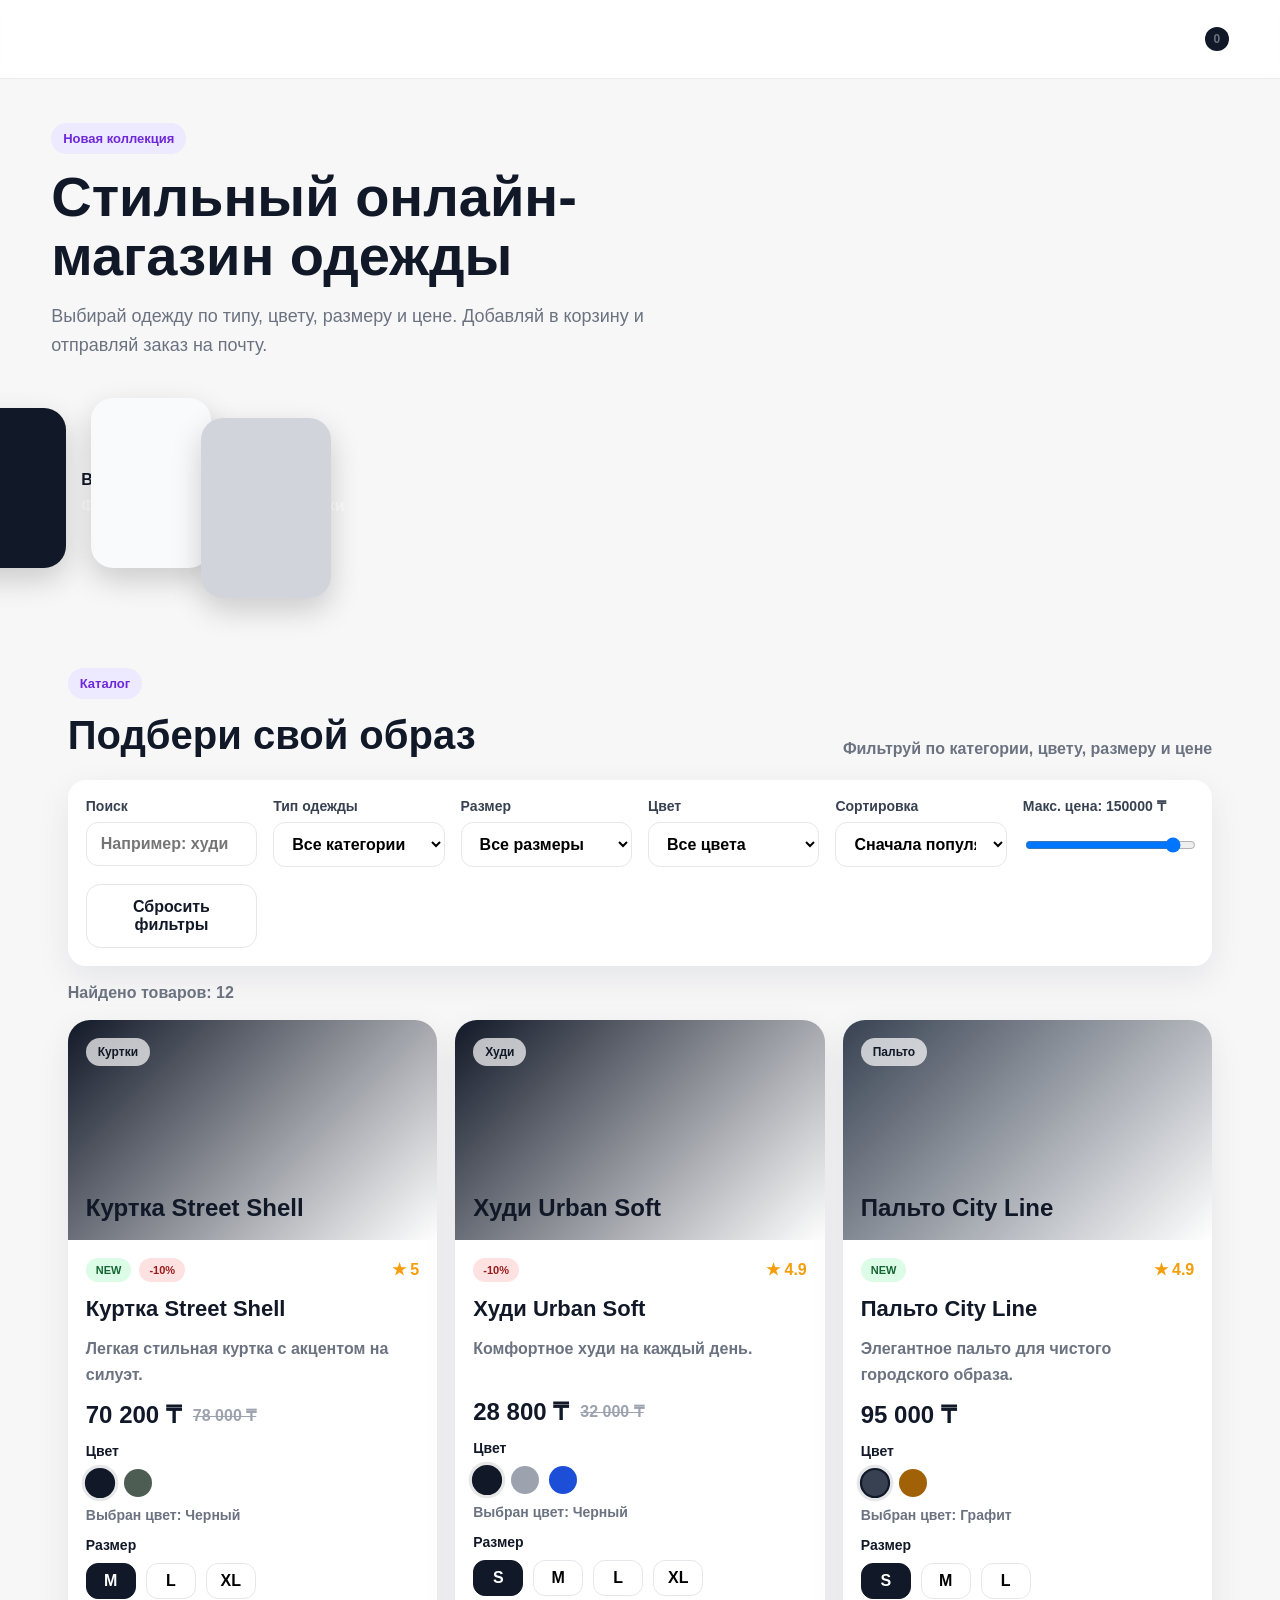
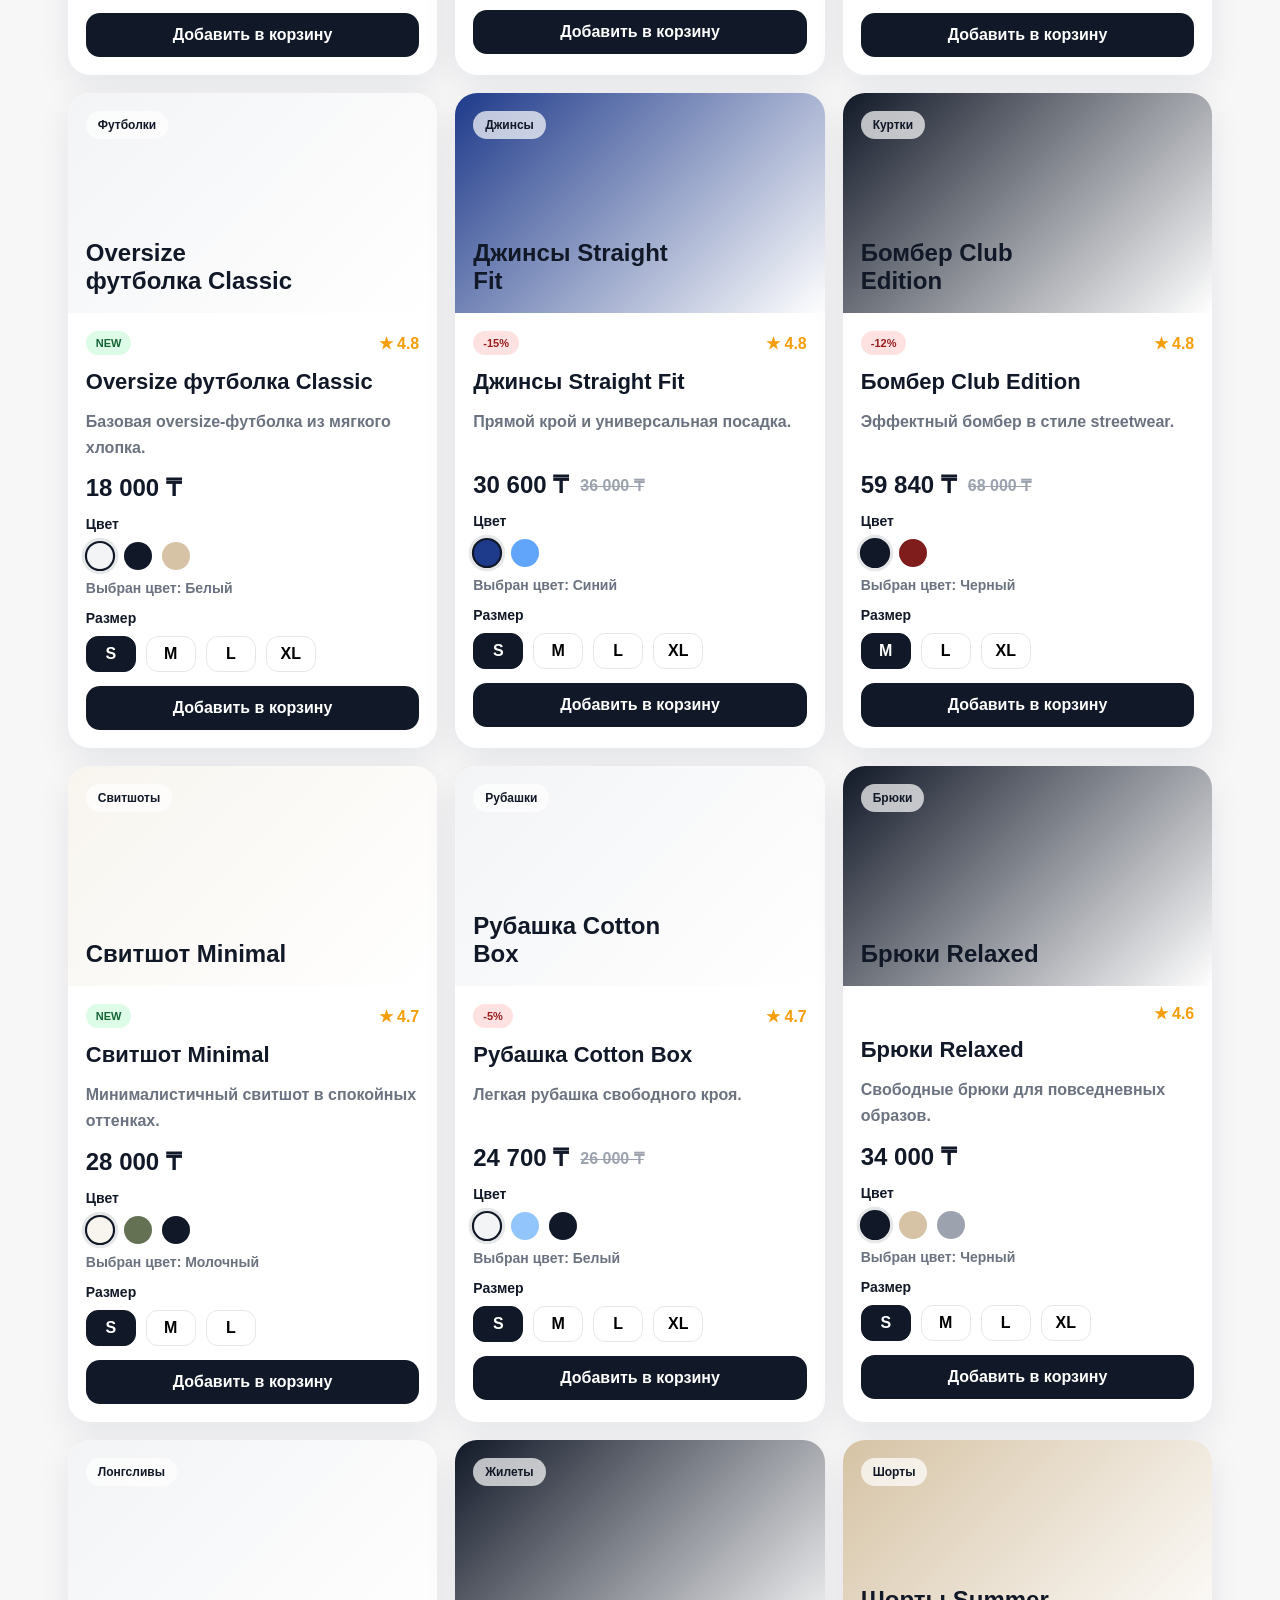
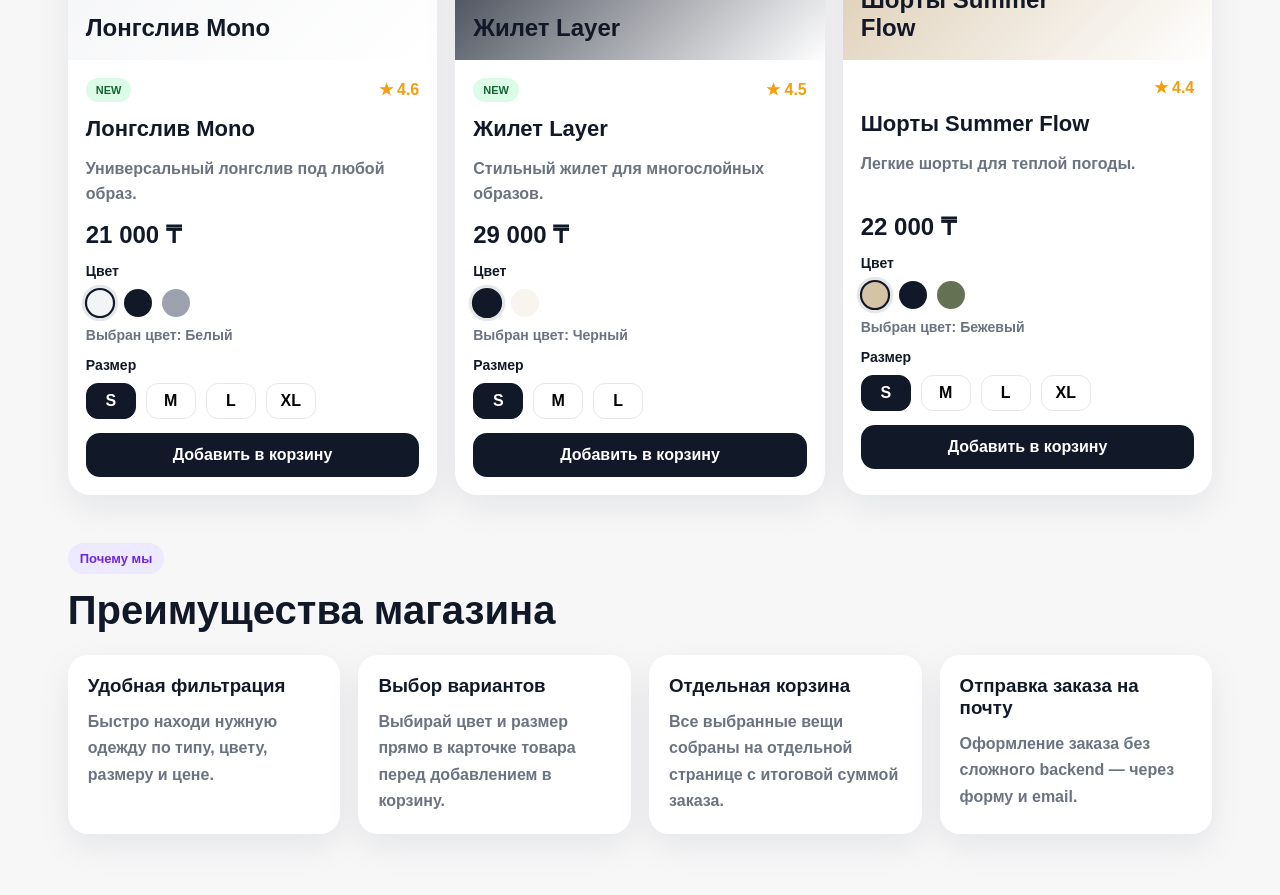
==== index.html @ bca19004 "first commit" ====
<!DOCTYPE html>
<html lang="ru">
<head>
  <meta charset="UTF-8" />
  <meta name="viewport" content="width=device-width, initial-scale=1.0" />
  <title>ONLINEPETITE — Магазин одежды</title>
  <link rel="stylesheet" href="style.css">
</head>
<body>
<header class="site-header">
  <div class="container nav">
    <a href="index.html"TE</a>

    <nav class="nav-links">
      <a href="#cataloga>
      #benefitsПреимущества</a>
      cart.html
        Корзина
        <span id="headerCartCount" class="cart-badge">0</span>
      </a>
    </nav>
  </div>
</header>


  <section class="hero">
    <div class="container hero-grid">
      <div>
        <span class="hero-label">Новая коллекция</span>
        <h1>Стильный онлайн-магазин одежды</h1>
        <p>
          Выбирай одежду по типу, цвету, размеру и цене. Добавляй в корзину и отправляй заказ на почту.
        </p>
        <div class="hero-actions">
          <a href="#catalog"аталог</a>
          <a href="cart.html" class="btn btn-outlineiv>
      </div>

      <div class="hero-card">
        <div class="hero-preview">
          <div class="preview-box preview-box-1"></div>
          <div class="preview-box preview-box-2"></div>
          <div class="preview-box preview-box-3"></div>
        </div>
        <div class="hero-info">
          <strong>Весенняя подборка</strong>
          <span>Футболки · Худи · Куртки · Брюки</span>
        </div>
      </div>
    </div>
  </section>

  <main class="container page-content">
    <section id="catalog" class="catalog-section">
      <div class="section-head">
        <div>
          <span class="section-label">Каталог</span>
          <h2>Подбери свой образ</h2>
        </div>
        <div class="section-note">Фильтруй по категории, цвету, размеру и цене</div>
      </div>

      <div class="filters-box">
        <div class="filter-group">
          <label for="searchInput">Поиск</label>
          <input id="searchInput" type="text" placeholder="Например: худи" />
        </div>

        <div class="filter-group">
          <label for="categoryFilter">Тип одежды</label>
          <select id="categoryFilter">
            <option value="all">Все категории</option>
          </select>
        </div>

        <div class="filter-group">
          <label for="sizeFilter">Размер</label>
          <select id="sizeFilter">
            <option value="all">Все размеры</option>
            <option value="XS">XS</option>
            <option value="S">S</option>
            <option value="M">M</option>
            <option value="L">L</option>
            <option value="XL">XL</option>
          </select>
        </div>

        <div class="filter-group">
          <label for="colorFilter">Цвет</label>
          <select id="colorFilter">
            <option value="all">Все цвета</option>
          </select>
        </div>

        <div class="filter-group">
          <label for="sortFilter">Сортировка</label>
          <select id="sortFilter">
            <option value="popular">Сначала популярные</option>
            <option value="price-asc">Сначала дешевле</option>
            <option value="price-desc">Сначала дороже</option>
            <option value="new">Сначала новинки</option>
            <option value="sale">Сначала скидки</option>
          </select>
        </div>

        <div class="filter-group">
          <label for="priceRange">Макс. цена: <span id="priceRangeValue">150000 ₸</span></label>
          <input id="priceRange" type="range" min="15000" max="150000" step="5000" value="150000" />
        </div>

        <div class="filter-actions">
          <button id="resetFiltersBtn" class="btn btn-outline" type="button">Сбросить фильтры</button>
        </div>
      </div>

      <div id="resultsInfo" class="results-info"></div>
      <div id="productsGrid" class="products-grid"></div>
    </section>

    <section id="benefits" class="benefits-section">
      <div class="section-head">
        <div>
          <span class="section-label">Почему мы</span>
          <h2>Преимущества магазина</h2>
        </div>
      </div>

      <div class="benefits-grid">
        <article class="benefit-card">
          <h3>Удобная фильтрация</h3>
          <p>Быстро находи нужную одежду по типу, цвету, размеру и цене.</p>
        </article>

        <article class="benefit-card">
          <h3>Выбор вариантов</h3>
          <p>Выбирай цвет и размер прямо в карточке товара перед добавлением в корзину.</p>
        </article>

        <article class="benefit-card">
          <h3>Отдельная корзина</h3>
          <p>Все выбранные вещи собраны на отдельной странице с итоговой суммой заказа.</p>
        </article>

        <article class="benefit-card">
          <h3>Отправка заказа на почту</h3>
          <p>Оформление заказа без сложного backend — через форму и email.</p>
        </article>
      </div>
    </section>
  </main>
<div id="toast" class="toast"></div>

<script src="products.js"></script>
<script src="script.js"></script>
</body>
</html>
---- style.css ----
:root {
  --bg: #f7f7f8;
  --card: #ffffff;
  --text: #111827;
  --muted: #6b7280;
  --line: #e5e7eb;
  --primary: #111827;
  --accent: #7c3aed;
  --accent-2: #ec4899;
  --green: #16a34a;
  --red: #dc2626;
  --shadow: 0 12px 35px rgba(17, 24, 39, 0.08);
  --radius: 18px;
}

* {
  box-sizing: border-box;
}

html {
  scroll-behavior: smooth;
}

body {
  margin: 0;
  font-family: Arial, sans-serif;
  color: var(--text);
  background: var(--bg);
}

a {
  text-decoration: none;
  color: inherit;
}

button,
input,
select,
textarea {
  font: inherit;
}

.container {
  width: min(1200px, 92%);
  margin: 0 auto;
}

.site-header {
  position: sticky;
  top: 0;
  z-index: 100;
  background: rgba(255, 255, 255, 0.9);
  backdrop-filter: blur(10px);
  border-bottom: 1px solid rgba(229, 231, 235, 0.8);
}

.nav {
  min-height: 78px;
  display: flex;
  align-items: center;
  justify-content: space-between;
  gap: 20px;
}

.logo {
  font-size: 22px;
  font-weight: 800;
  letter-spacing: 0.06em;
}

.nav-links {
  display: flex;
  align-items: center;
  gap: 18px;
  flex-wrap: wrap;
}

.nav-links a {
  color: var(--muted);
  font-weight: 600;
}

.nav-links a:hover,
.nav-links a.active {
  color: var(--text);
}

.cart-link {
  display: inline-flex;
  align-items: center;
  gap: 10px;
}

.cart-badge {
  min-width: 24px;
  height: 24px;
  border-radius: 999px;
  display: inline-flex;
  align-items: center;
  justify-content: center;
  padding: 0 8px;
  font-size: 12px;
  font-weight: 700;
  background: var(--text);
  color: #fff;
}

.hero {
  padding: 44px 0 24px;
}

.hero-grid {
  display: grid;
  grid-template-columns: 1.3fr 1fr;
  gap: 28px;
  align-items: center;
}

.hero-label,
.section-label {
  display: inline-flex;
  align-items: center;
  padding: 8px 12px;
  border-radius: 999px;
  background: #ede9fe;
  color: #6d28d9;
  font-size: 13px;
  font-weight: 700;
  margin-bottom: 14px;
}

.hero h1 {
  margin: 0 0 16px;
  font-size: clamp(34px, 5vw, 56px);
  line-height: 1.05;
}

.hero p {
  margin: 0;
  max-width: 650px;
  font-size: 18px;
  line-height: 1.65;
  color: var(--muted);
}

.hero-actions {
  display: flex;
  flex-wrap: wrap;
  gap: 12px;
  margin-top: 24px;
}

.hero-card {
  background: linear-gradient(135deg, #111827, #4f46e5, #ec4899);
  color: white;
  border-radius: 28px;
  padding: 28px;
  box-shadow: var(--shadow);
  min-height: 320px;
  display: flex;
  flex-direction: column;
  justify-content: space-between;
}

.hero-preview {
  position: relative;
  height: 190px;
}

.preview-box {
  position: absolute;
  border-radius: 22px;
  box-shadow: 0 12px 30px rgba(0, 0, 0, 0.18);
}

.preview-box-1 {
  width: 120px;
  height: 170px;
  background: #f8fafc;
  top: 0;
  left: 10px;
}

.preview-box-2 {
  width: 130px;
  height: 180px;
  background: #d1d5db;
  top: 20px;
  left: 120px;
}

.preview-box-3 {
  width: 120px;
  height: 160px;
  background: #111827;
  top: 10px;
  right: 15px;
}

.hero-info {
  display: flex;
  flex-direction: column;
  gap: 8px;
}

.hero-info span {
  color: rgba(255, 255, 255, 0.82);
}

.page-content {
  padding-bottom: 48px;
}

.section-head {
  display: flex;
  justify-content: space-between;
  align-items: end;
  gap: 18px;
  margin-bottom: 22px;
  flex-wrap: wrap;
}

.section-head h1,
.section-head h2 {
  margin: 0;
  font-size: clamp(28px, 4vw, 40px);
}

.section-note {
  color: var(--muted);
}

.filters-box {
  background: var(--card);
  border-radius: var(--radius);
  box-shadow: var(--shadow);
  padding: 18px;
  display: grid;
  grid-template-columns: repeat(6, 1fr);
  gap: 16px;
  margin-bottom: 18px;
}

.filter-group {
  display: flex;
  flex-direction: column;
  gap: 8px;
}

.filter-group label {
  font-size: 14px;
  font-weight: 700;
  color: #374151;
}

.filter-group input,
.filter-group select,
.filter-group textarea {
  width: 100%;
  border: 1px solid var(--line);
  background: #fff;
  border-radius: 12px;
  padding: 12px 14px;
  outline: none;
}

.filter-group input:focus,
.filter-group select:focus,
.filter-group textarea:focus {
  border-color: #4f46e5;
  box-shadow: 0 0 0 4px rgba(79, 70, 229, 0.12);
}

.filter-actions {
  display: flex;
  align-items: end;
}

.results-info {
  color: var(--muted);
  margin-bottom: 18px;
  font-weight: 600;
}

.products-grid {
  display: grid;
  grid-template-columns: repeat(3, minmax(0, 1fr));
  gap: 18px;
}

.product-card {
  background: var(--card);
  border-radius: 22px;
  overflow: hidden;
  box-shadow: var(--shadow);
  display: flex;
  flex-direction: column;
}

.product-cover {
  min-height: 220px;
  padding: 18px;
  display: flex;
  flex-direction: column;
  justify-content: space-between;
}

.product-cover-tag {
  align-self: flex-start;
  background: rgba(255, 255, 255, 0.7);
  border-radius: 999px;
  padding: 7px 12px;
  font-size: 12px;
  font-weight: 700;
}

.product-cover-title {
  font-size: 24px;
  font-weight: 800;
  max-width: 220px;
}

.product-body {
  padding: 18px;
  display: flex;
  flex-direction: column;
  gap: 14px;
}

.product-meta {
  display: flex;
  justify-content: space-between;
  gap: 12px;
  align-items: center;
}

.product-badges {
  display: flex;
  gap: 8px;
  flex-wrap: wrap;
}

.badge {
  display: inline-flex;
  padding: 6px 10px;
  border-radius: 999px;
  font-size: 11px;
  font-weight: 800;
}

.badge-new {
  background: #dcfce7;
  color: #166534;
}

.badge-sale {
  background: #fee2e2;
  color: #991b1b;
}

.rating {
  color: #f59e0b;
  font-weight: 700;
}

.product-title {
  margin: 0;
  font-size: 22px;
}

.product-desc {
  margin: 0;
  color: var(--muted);
  line-height: 1.6;
  min-height: 48px;
}

.price-row {
  display: flex;
  align-items: center;
  gap: 12px;
  flex-wrap: wrap;
}

.current-price {
  font-size: 24px;
}

.old-price {
  color: #9ca3af;
  text-decoration: line-through;
}

.option-block {
  display: flex;
  flex-direction: column;
  gap: 10px;
}

.option-title {
  font-weight: 700;
  font-size: 14px;
}

.color-options,
.size-options {
  display: flex;
  flex-wrap: wrap;
  gap: 10px;
}

.color-btn {
  width: 28px;
  height: 28px;
  border-radius: 50%;
  border: 2px solid transparent;
  cursor: pointer;
}

.color-btn.active {
  transform: scale(1.08);
  border-color: #111827;
  box-shadow: 0 0 0 3px rgba(17, 24, 39, 0.1);
}

.selected-text {
  color: var(--muted);
  font-size: 14px;
}

.size-btn {
  border: 1px solid var(--line);
  background: white;
  border-radius: 12px;
  padding: 8px 12px;
  cursor: pointer;
  min-width: 50px;
  font-weight: 700;
}

.size-btn.active {
  background: var(--text);
  color: white;
  border-color: var(--text);
}

.btn {
  display: inline-flex;
  justify-content: center;
  align-items: center;
  border: none;
  cursor: pointer;
  border-radius: 14px;
  padding: 13px 18px;
  font-weight: 700;
  transition: 0.2s ease;
}

.btn:hover {
  transform: translateY(-1px);
}

.btn-primary {
  background: var(--text);
  color: #fff;
}

.btn-primary:hover {
  background: #000;
}

.btn-outline {
  background: #fff;
  color: var(--text);
  border: 1px solid var(--line);
}

.btn-full {
  width: 100%;
}

.disabled {
  opacity: 0.55;
  pointer-events: none;
}

.benefits-section {
  margin-top: 48px;
}

.benefits-grid {
  display: grid;
  grid-template-columns: repeat(4, 1fr);
  gap: 18px;
}

.benefit-card {
  background: white;
  border-radius: 20px;
  padding: 20px;
  box-shadow: var(--shadow);
}

.benefit-card h3 {
  margin-top: 0;
  margin-bottom: 12px;
}

.benefit-card p {
  margin: 0;
  color: var(--muted);
  line-height: 1.65;
}

.cart-page {
  padding: 30px 0 48px;
}

.cart-layout {
  display: grid;
  grid-template-columns: 1.4fr 0.9fr;
  gap: 22px;
  align-items: start;
}

.cart-items-panel,
.summary-card {
  background: white;
  border-radius: 22px;
  box-shadow: var(--shadow);
  padding: 20px;
}

.cart-items-list {
  display: flex;
  flex-direction: column;
  gap: 14px;
}

.cart-item {
  display: grid;
  grid-template-columns: 120px 1fr auto;
  gap: 16px;
  border: 1px solid var(--line);
  border-radius: 18px;
  padding: 14px;
}

.cart-item-cover {
  min-height: 120px;
  border-radius: 16px;
  background: linear-gradient(135deg, #111827, #9ca3af);
  color: white;
  display: flex;
  align-items: end;
  justify-content: start;
  padding: 14px;
  font-weight: 800;
}

.cart-item-info h3 {
  margin-top: 0;
  margin-bottom: 10px;
}

.cart-item-meta {
  display: flex;
  gap: 16px;
  flex-wrap: wrap;
  color: var(--muted);
  margin-bottom: 10px;
}

.cart-item-price {
  font-size: 18px;
  font-weight: 700;
}

.cart-item-actions {
  display: flex;
  flex-direction: column;
  justify-content: space-between;
  align-items: end;
  gap: 12px;
}

.qty-control {
  display: inline-flex;
  align-items: center;
  gap: 8px;
}

.qty-btn {
  width: 34px;
  height: 34px;
  border: none;
  border-radius: 10px;
  background: #f3f4f6;
  cursor: pointer;
  font-size: 18px;
}

.line-total {
  font-size: 18px;
}

.remove-link {
  background: transparent;
  border: none;
  color: var(--red);
  cursor: pointer;
  font-weight: 700;
}

.summary-card + .summary-card {
  margin-top: 18px;
}

.summary-card h2 {
  margin-top: 0;
}

.summary-list {
  margin: 16px 0;
  display: flex;
  flex-direction: column;
  gap: 12px;
}

.summary-line {
  display: flex;
  justify-content: space-between;
  gap: 10px;
}

.summary-line.total {
  font-size: 24px;
  padding-top: 10px;
  border-top: 1px solid var(--line);
}

.shipping-hint {
  margin-bottom: 18px;
  color: #6d28d9;
  font-weight: 700;
}

.promo-box {
  margin-bottom: 14px;
}

.promo-row {
  display: grid;
  grid-template-columns: 1fr auto;
  gap: 10px;
  margin-top: 8px;
}

.promo-tip {
  display: block;
  margin-top: 8px;
  color: var(--muted);
}

.promo-message {
  margin-top: 8px;
  font-size: 14px;
}

.promo-message.success {
  color: var(--green);
  font-weight: 700;
}

.promo-message.error {
  color: var(--red);
  font-weight: 700;
}

.form-group {
  display: flex;
  flex-direction: column;
  gap: 8px;
  margin-bottom: 14px;
}

.form-group label {
  font-weight: 700;
}

.form-group input,
.form-group textarea {
  border: 1px solid var(--line);
  border-radius: 12px;
  padding: 12px 14px;
  outline: none;
}

.form-group input:focus,
.form-group textarea:focus {
  border-color: #4f46e5;
  box-shadow: 0 0 0 4px rgba(79, 70, 229, 0.12);
}

.checkout-note {
  color: var(--muted);
  line-height: 1.6;
  font-size: 14px;
}

.empty-products,
.empty-cart {
  background: white;
  border-radius: 20px;
  box-shadow: var(--shadow);
  padding: 28px;
  text-align: center;
}

.toast {
  position: fixed;
  right: 20px;
  bottom: 20px;
  background: #111827;
  color: #fff;
  padding: 14px 18px;
  border-radius: 14px;
  box-shadow: var(--shadow);
  opacity: 0;
  pointer-events: none;
  transform: translateY(12px);
  transition: 0.25s ease;
  z-index: 200;
}

.toast.show {
  opacity: 1;
  transform: translateY(0);
}

.thanks-page {
  min-height: 100vh;
  display: grid;
  place-items: center;
  padding: 24px;
  background: linear-gradient(135deg, #111827, #4f46e5, #ec4899);
}

.thanks-card {
  width: min(620px, 100%);
  background: white;
  border-radius: 28px;
  padding: 36px;
  text-align: center;
  box-shadow: 0 25px 50px rgba(0, 0, 0, 0.18);
}

.thanks-icon {
  width: 76px;
  height: 76px;
  border-radius: 50%;
  background: #dcfce7;
  color: #166534;
  display: inline-flex;
  align-items: center;
  justify-content: center;
  font-size: 34px;
  font-weight: 800;
  margin-bottom: 18px;
}

.thanks-card h1 {
  margin-top: 0;
}

.thanks-card p {
  color: var(--muted);
  line-height: 1.7;
}

.thanks-actions {
  display: flex;
  gap: 12px;
  justify-content: center;
  flex-wrap: wrap;
  margin-top: 22px;
}

@media (max-width: 1100px) {
  .filters-box {
    grid-template-columns: repeat(3, 1fr);
  }

  .products-grid {
    grid-template-columns: repeat(2, minmax(0, 1fr));
  }

  .benefits-grid {
    grid-template-columns: repeat(2, 1fr);
  }

  .cart-layout {
    grid-template-columns: 1fr;
  }
}

@media (max-width: 760px) {
  .hero-grid {
    grid-template-columns: 1fr;
  }

  .filters-box {
    grid-template-columns: 1fr;
  }

  .products-grid,
  .benefits-grid {
    grid-template-columns: 1fr;
  }

  .cart-item {
    grid-template-columns: 1fr;
  }

  .cart-item-actions {
    align-items: start;
  }

  .nav {
    flex-direction: column;
    justify-content: center;
    padding: 14px 0;
  }

  .hero-card {
    min-height: auto;
  }

  .preview-box-3 {
    right: 0;
  }
}
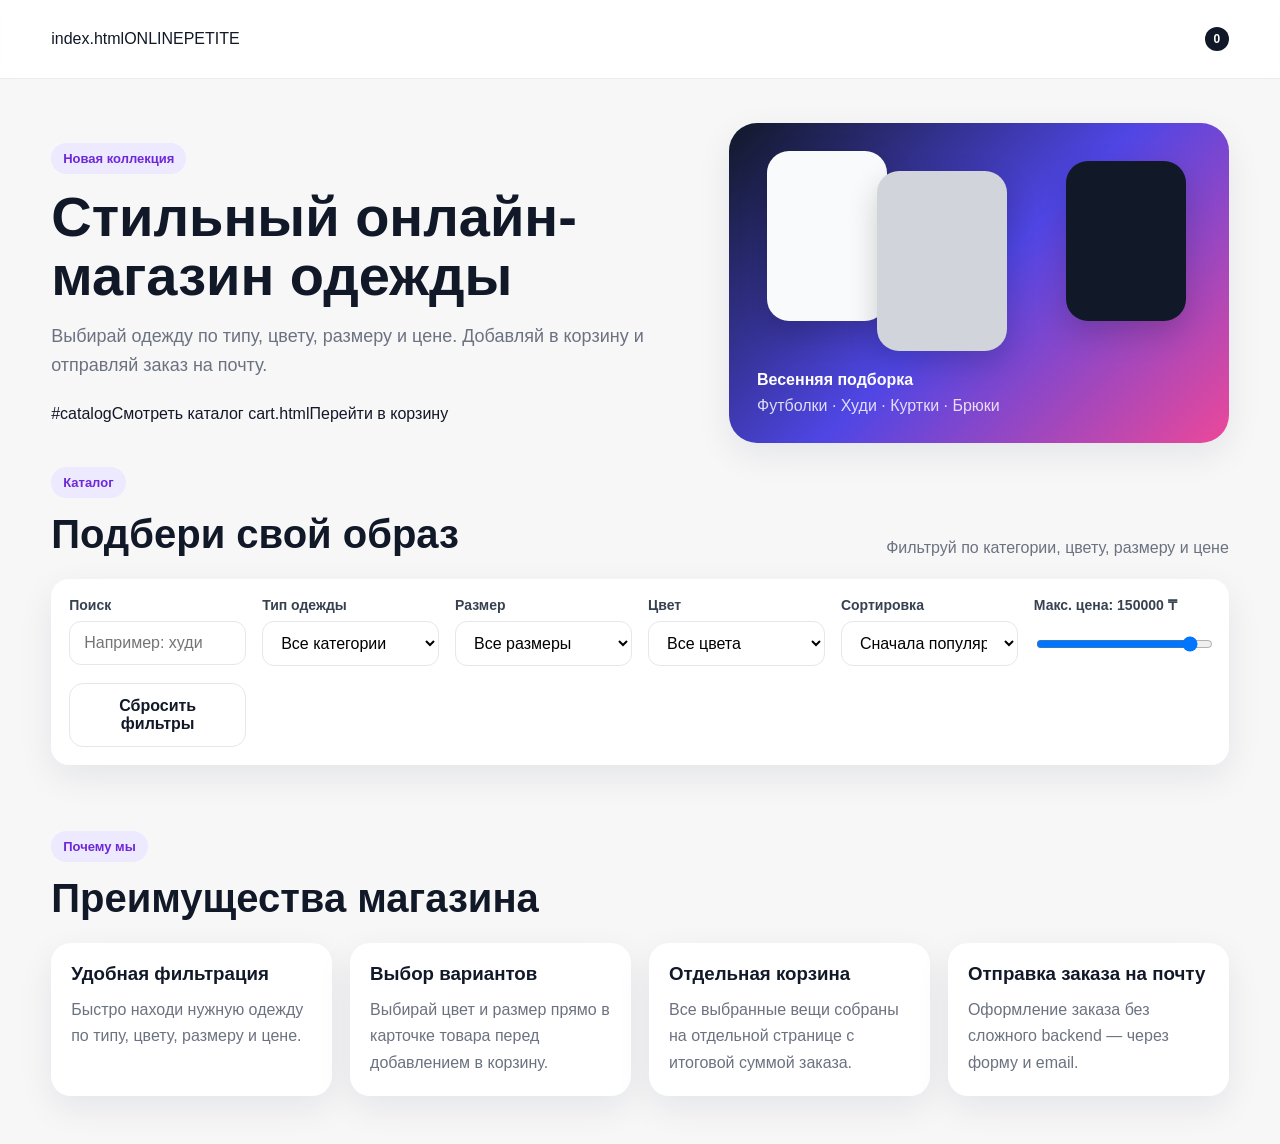
==== commit 290e1b67: "first commit1" ====
--- a/index.html
+++ b/index.html
@@ -7,21 +7,19 @@
   <link rel="stylesheet" href="style.css">
 </head>
 <body>
-<header class="site-header">
-  <div class="container nav">
-    <a href="index.html"TE</a>
+  <header class="site-header">
+    <div class="container nav">
+      index.htmlONLINEPETITE</a>
 
-    <nav class="nav-links">
-      <a href="#cataloga>
-      #benefitsПреимущества</a>
-      cart.html
-        Корзина
-        <span id="headerCartCount" class="cart-badge">0</span>
-      </a>
-    </nav>
-  </div>
-</header>
-
+      <nav class="nav-links">
+        <a #catalogКаталог></a>
+        <a href="#benefits">
+        <a href="cart.html" class="">
+          <span id="headerCartCount" class="cart-badge">0</span>
+        </a>
+      </nav>
+    </div>
+  </header>
 
   <section class="hero">
     <div class="container hero-grid">
@@ -29,11 +27,14 @@
         <span class="hero-label">Новая коллекция</span>
         <h1>Стильный онлайн-магазин одежды</h1>
         <p>
-          Выбирай одежду по типу, цвету, размеру и цене. Добавляй в корзину и отправляй заказ на почту.
+          Выбирай одежду по типу, цвету, размеру и цене. Добавляй в корзину и
+          отправляй заказ на почту.
         </p>
+
         <div class="hero-actions">
-          <a href="#catalog"аталог</a>
-          <a href="cart.html" class="btn btn-outlineiv>
+          #catalogСмотреть каталог</a>
+          cart.htmlПерейти в корзину</a>
+        </div>
       </div>
 
       <div class="hero-card">
@@ -42,6 +43,7 @@
           <div class="preview-box preview-box-2"></div>
           <div class="preview-box preview-box-3"></div>
         </div>
+
         <div class="hero-info">
           <strong>Весенняя подборка</strong>
           <span>Футболки · Худи · Куртки · Брюки</span>
@@ -104,12 +106,16 @@
         </div>
 
         <div class="filter-group">
-          <label for="priceRange">Макс. цена: <span id="priceRangeValue">150000 ₸</span></label>
+          <label for="priceRange">
+            Макс. цена: <span id="priceRangeValue">150000 ₸</span>
+          </label>
           <input id="priceRange" type="range" min="15000" max="150000" step="5000" value="150000" />
         </div>
 
         <div class="filter-actions">
-          <button id="resetFiltersBtn" class="btn btn-outline" type="button">Сбросить фильтры</button>
+          <button id="resetFiltersBtn" class="btn btn-outline" type="button">
+            Сбросить фильтры
+          </button>
         </div>
       </div>
 
@@ -148,9 +154,9 @@
       </div>
     </section>
   </main>
-<div id="toast" class="toast"></div>
 
-<script src="products.js"></script>
-<script src="script.js"></script>
+  <div id="toast" class="toast"></div>
+
+  <script src="script.js"></script>
 </body>
 </html>
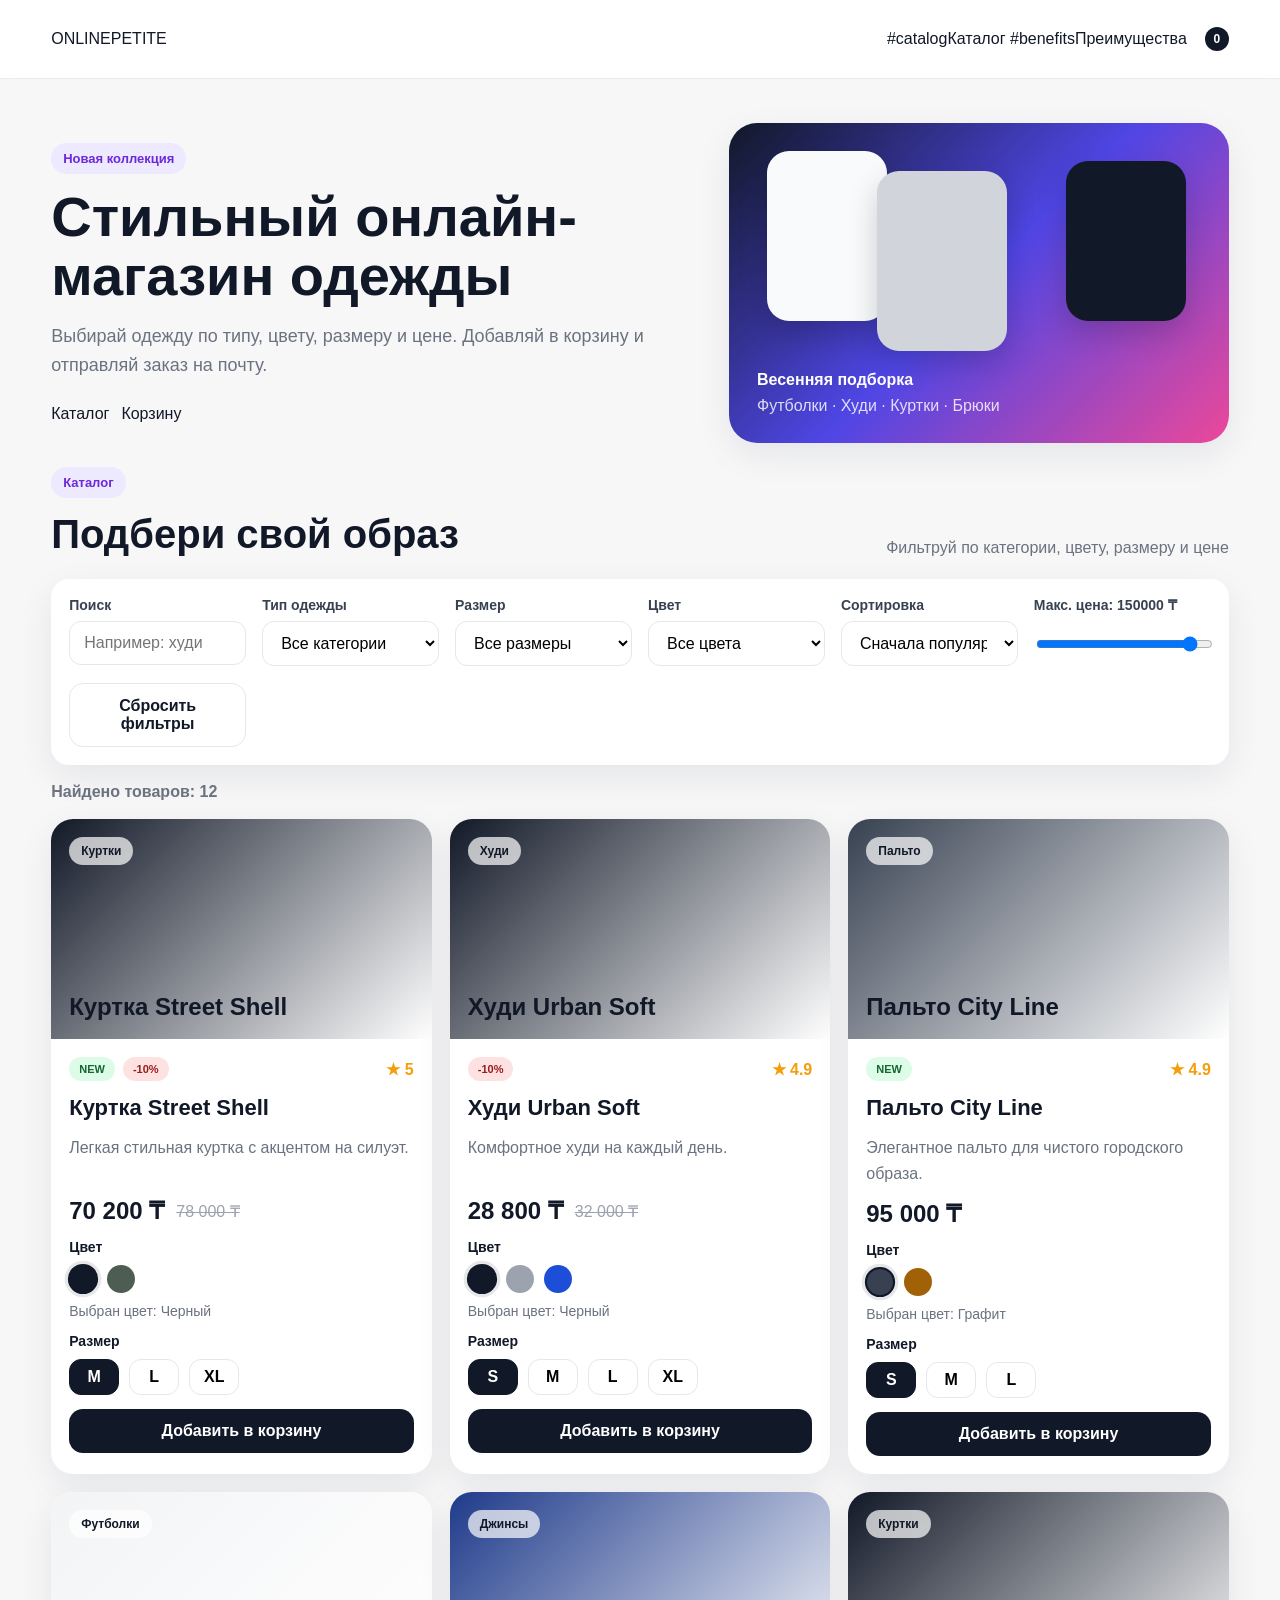
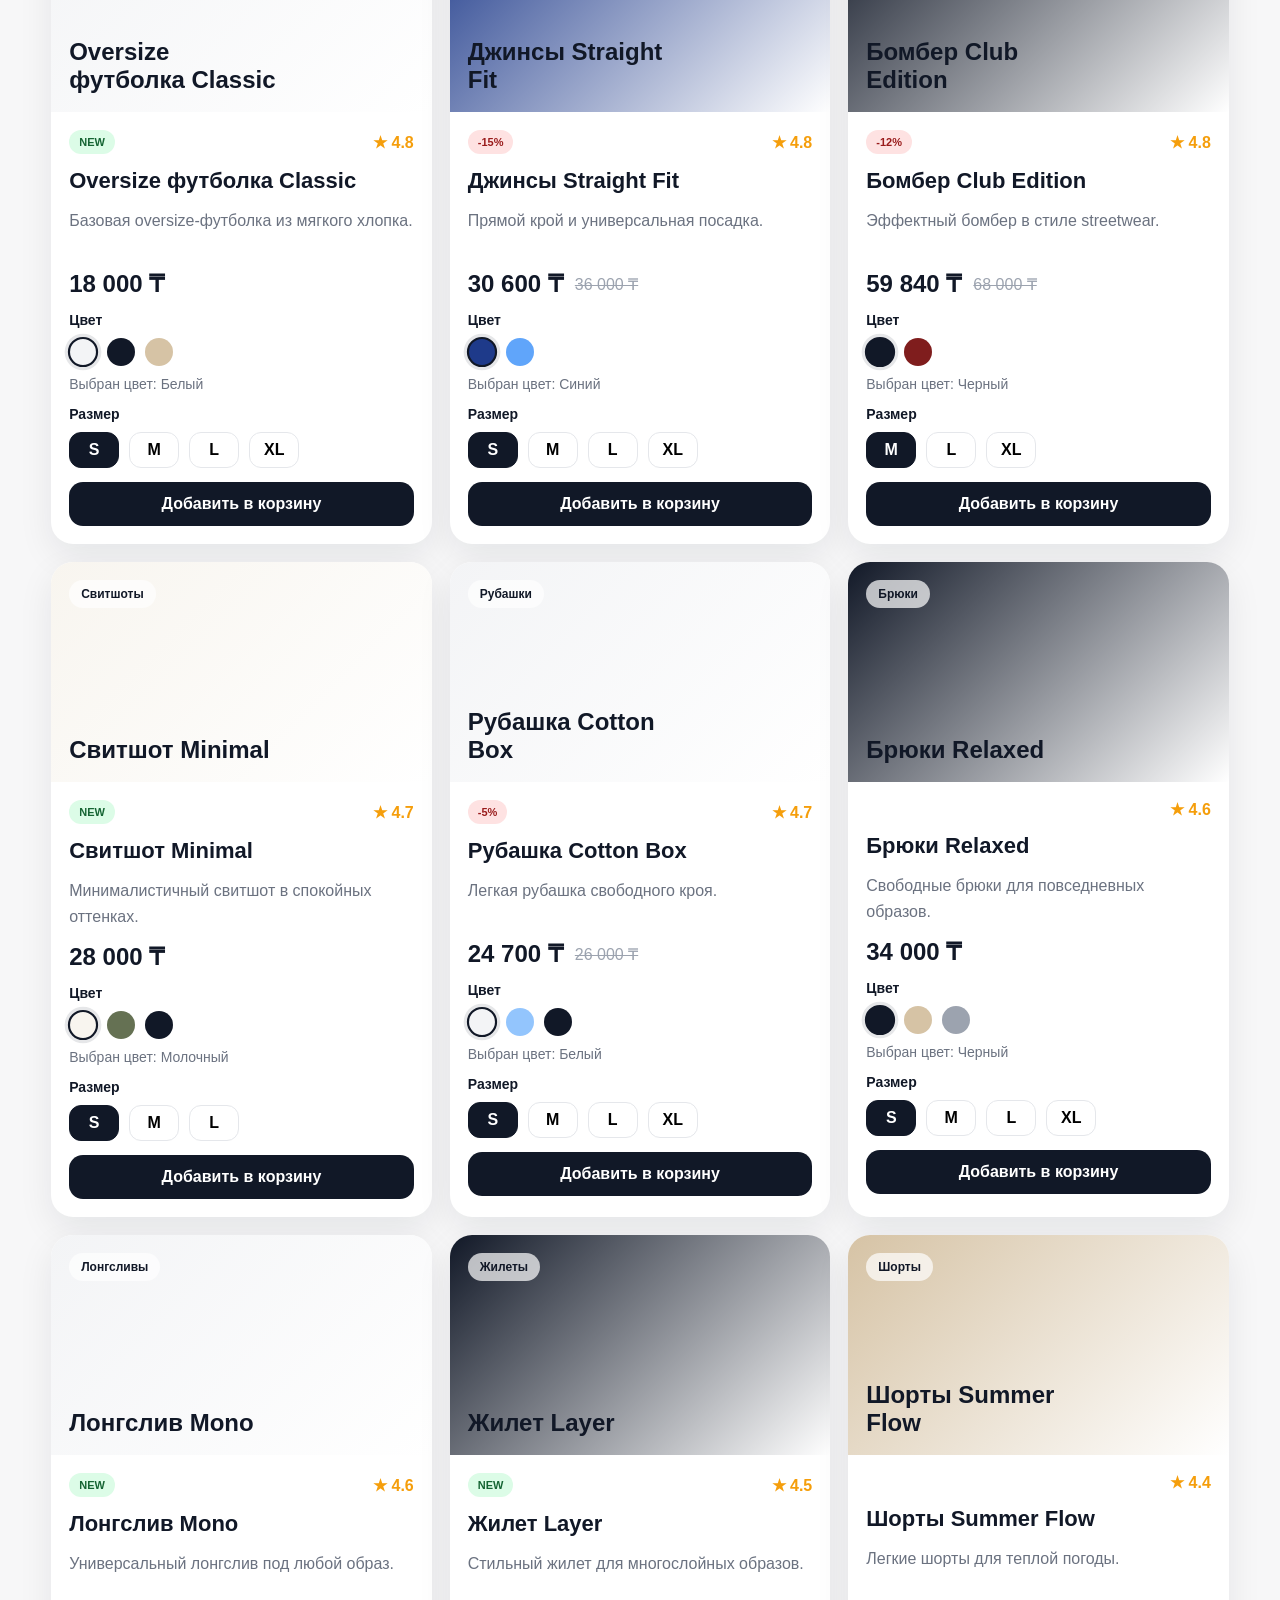
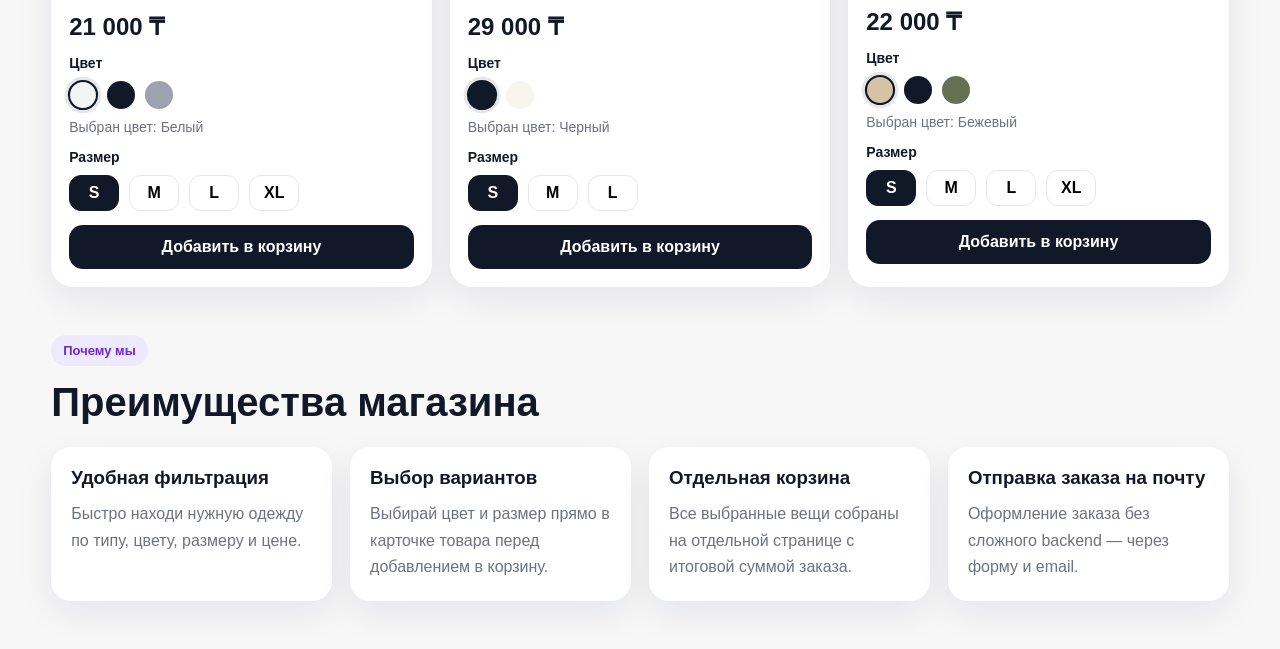
==== commit b94d78cd: "first commit2" ====
--- a/index.html
+++ b/index.html
@@ -4,18 +4,17 @@
   <meta charset="UTF-8" />
   <meta name="viewport" content="width=device-width, initial-scale=1.0" />
   <title>ONLINEPETITE — Магазин одежды</title>
-  <link rel="stylesheet" href="style.css">
+    <link rel="stylesheet" href="style.css">
 </head>
 <body>
   <header class="site-header">
     <div class="container nav">
-      index.htmlONLINEPETITE</a>
+      <a href="">ONLINEPETITE</a>
 
       <nav class="nav-links">
-        <a #catalogКаталог></a>
-        <a href="#benefits">
-        <a href="cart.html" class="">
-          <span id="headerCartCount" class="cart-badge">0</span>
+        #catalogКаталог</a>
+        #benefitsПреимущества</a>
+        <a href="cart.html" class="cart">       <span id="headerCartCount" class="cart-badge">0</span>
         </a>
       </nav>
     </div>
@@ -27,13 +26,13 @@
         <span class="hero-label">Новая коллекция</span>
         <h1>Стильный онлайн-магазин одежды</h1>
         <p>
-          Выбирай одежду по типу, цвету, размеру и цене. Добавляй в корзину и
-          отправляй заказ на почту.
+          Выбирай одежду по типу, цвету, размеру и цене.
+          Добавляй в корзину и отправляй заказ на почту.
         </p>
 
         <div class="hero-actions">
-          #catalogСмотреть каталог</a>
-          cart.htmlПерейти в корзину</a>
+          <a href="#catalog">Каталог</a>
+          <a href="cart.html">Корзину</a>
         </div>
       </div>
 
@@ -59,7 +58,9 @@
           <span class="section-label">Каталог</span>
           <h2>Подбери свой образ</h2>
         </div>
-        <div class="section-note">Фильтруй по категории, цвету, размеру и цене</div>
+        <div class="section-note">
+          Фильтруй по категории, цвету, размеру и цене
+        </div>
       </div>
 
       <div class="filters-box">
@@ -109,7 +110,14 @@
           <label for="priceRange">
             Макс. цена: <span id="priceRangeValue">150000 ₸</span>
           </label>
-          <input id="priceRange" type="range" min="15000" max="150000" step="5000" value="150000" />
+          <input
+            id="priceRange"
+            type="range"
+            min="15000"
+            max="150000"
+            step="5000"
+            value="150000"
+          />
         </div>
 
         <div class="filter-actions">
@@ -157,6 +165,7 @@
 
   <div id="toast" class="toast"></div>
 
-  <script src="script.js"></script>
+<script src="products.js"></script>
+<script src="script.js"></script>
 </body>
 </html>
